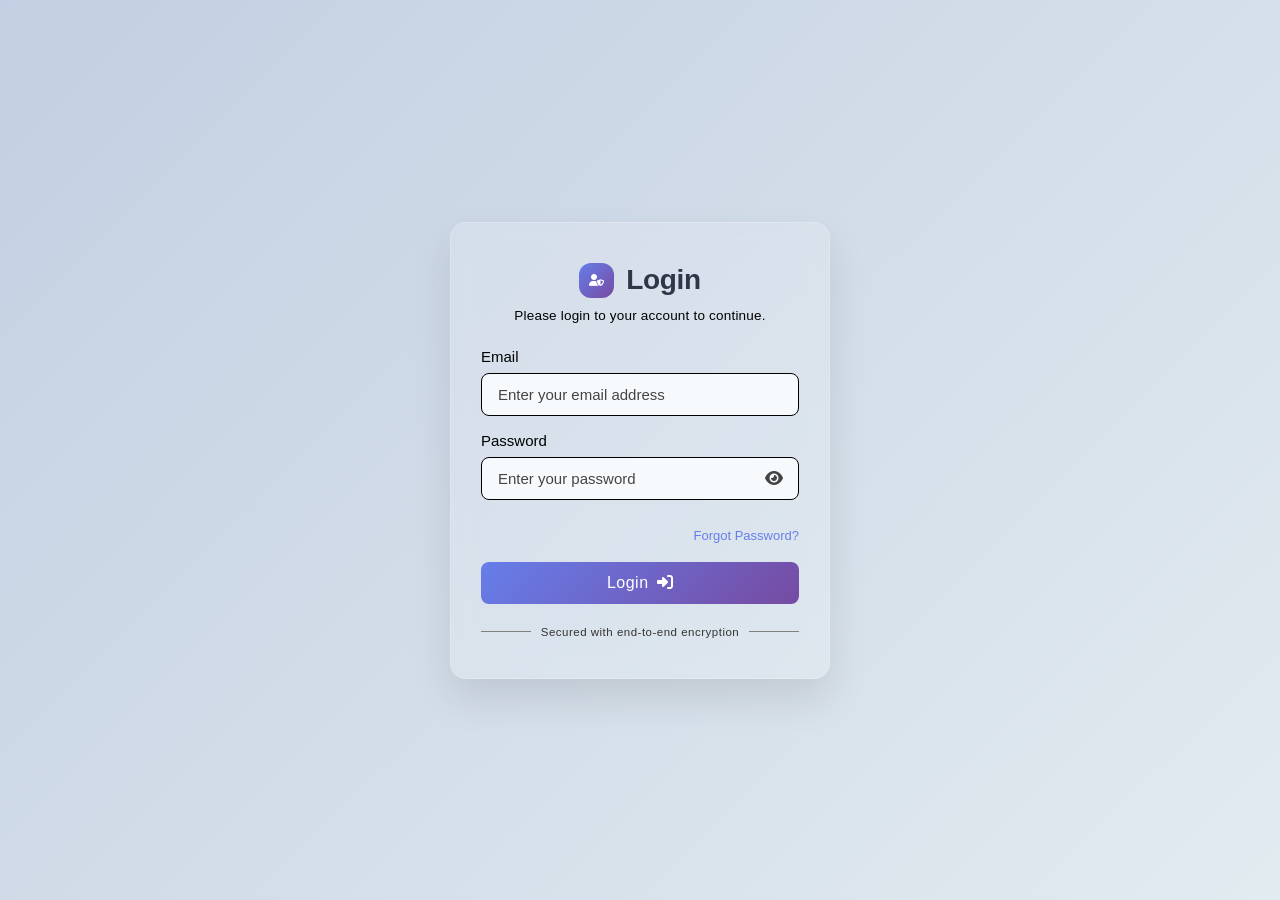
==== Smart_Office_Management/target/Smart_Office_Management/index.html @ b0831b90 "Smart Office Management - full project with session tokens, role-based access, schema-aware DAOs Mad" ====
<!DOCTYPE html>
<html lang="en">
<head>
<meta charset="UTF-8">
<meta name="viewport" content="width=device-width, initial-scale=1.0">
<title>Login</title>

<!-- Font Awesome -->
<link rel="stylesheet"
	href="https://cdnjs.cloudflare.com/ajax/libs/font-awesome/6.5.0/css/all.min.css">

<style>
* {
	box-sizing: border-box;
	font-family: 'Segoe UI', Tahoma, Geneva, Verdana, sans-serif;
}

body {
	margin: 0;
	height: 100vh;
	display: flex;
	align-items: center;
	justify-content: center;
	background: linear-gradient(135deg, #c3cfe2 0%, #e2ebf0 100%);
	color: #333;
}

.login-box {
	width: min(90%, 380px);
	padding: 40px 30px;
	background: rgba(255, 255, 255, 0.155);
	/* background:transparent; */
	backdrop-filter: blur(10px);
	border-radius: 16px;
	box-shadow: 0 20px 40px rgba(0, 0, 0, 0.1);
	border: 1px solid rgba(255, 255, 255, 0.2);
	transition: transform 0.3s ease, box-shadow 0.3s ease;
}

.login-box:hover {
	transform: translateY(-2px);
	box-shadow: 0 25px 50px rgba(0, 0, 0, 0.15);
}

.login-box h1 {
	text-align: center;
	margin-bottom: 10px;
	color: #2d3748;
	font-size: 29px;
	font-weight: 700;
	letter-spacing: -0.2px;
}

.login-box label {
	display: block;
	margin-bottom: 8px;
	font-size: 15px;
	color: #000;
	font-weight: 500;
}

.login-box input {
	width: 100%;
	margin-bottom: 16px;
	padding: 12px 16px;
	border-radius: 8px;
	border: 1px solid #000;
	font-size: 15px;
	background: #f7fafc;
	transition: border-color 0.2s ease, box-shadow 0.2s ease,
		background-color 0.2s ease;
}

.login-box input:focus {
	outline: none;
	border-color: #667eea;
	background: #fff;
	box-shadow: 0 0 0 3px rgba(102, 126, 234, 0.1);
}

.login-box input::placeholder {
	color: #444;
}

/* ===== Password Wrapper ===== */
.password-wrapper {
	position: relative;
	margin-bottom: 20px;
}

.password-wrapper input {
	padding-right: 48px;
}

.password-wrapper i {
	position: absolute;
	right: 16px;
	top: 37%;
	transform: translateY(-50%);
	cursor: pointer;
	color: #444;
	transition: color 0.2s ease;
	font-size: 16px;
}

.password-wrapper i:hover {
	color: #667eea;
}

/* ===== Button ===== */
.login-box button {
	width: 100%;
	padding: 12px;
	border: none;
	border-radius: 8px;
	background: linear-gradient(135deg, #667eea 0%, #764ba2 100%);
	color: white;
	font-size: 16px;
	font-weight: 500;
	cursor: pointer;
	transition: transform 0.2s ease, box-shadow 0.2s ease;
	letter-spacing: 0.5px;
}

.login-box button i {
	margin-left: 8px;
	transition: transform 0.2s ease;
}

.login-box button:hover {
	transform: translateY(-1px);
	transition: transform 1.5s ease;
	box-shadow: 0 10px 20px rgba(102, 126, 234, 0.3);
	background: linear-gradient(135deg, #764ba2 0%, #667eea 100%);
}

.login-box button:active {
	transform: translateY(0);
}

/* ================= TOAST ================= */
.toast {
	position: fixed;
	top: 30px;
	right: 30px;
	background: #e2ebf0;
	color: black;
	padding: 14px 20px 14px 44px;
	border-radius: 10px;
	font-size: 15px;
	font-weight: 500;
	display: none;
	box-shadow: 0 10px 25px rgba(0, 0, 0, 0.25);
	z-index: 3000;
	line-height: 1.4;
	animation: toastIn 0.45s cubic-bezier(0.4, 0, 0.2, 1);
}

.toast.hide {
	animation: toastOut 0.4s ease forwards;
}

/* Icon */
.toast::before {
	content: "✔";
	position: absolute;
	left: 16px;
	top: 50%;
	transform: translateY(-50%);
	font-size: 16px;
	font-weight: bold;
}

/* ===== TOAST TYPES ===== */

/* SUCCESS */
.toast.success {
	background: #e2ebf0;
	color: black
}

.toast.success::before {
	content: "✔";
}

/* ERROR */
.toast.error {
	background: #e2ebf0;
	color: black
}

.toast.error::before {
	content: "✖";
}

/* Animations */
@keyframes toastIn {from { opacity:0;
	transform: translateX(120px);
}

to {
	opacity: 1;
	transform: translateX(0);
}

}
@keyframes toastOut {from { opacity:1;
	transform: translateX(0);
}

to {
	opacity: 0;
	transform: translateX(120px);
}

}

/* Container animation */
.login-box {
	animation: fadeSlideIn 0.8s ease-out forwards;
}

@keyframes fadeSlideIn {from { opacity:0;
	transform: translateY(30px) scale(0.98);
}

to {
	opacity: 1;
	transform: translateY(0) scale(1);
}

}

/* ===== Background Lines ===== */
.bg-lines {
	position: fixed;
	inset: 0;
	overflow: hidden;
	z-index: -1;
}

.bg-lines span {
	position: absolute;
	width: 2px;
	height: 120%;
	background: linear-gradient(to bottom, transparent, rgba(255, 255, 255, 0.5),
		transparent);
	animation: moveLines 8s linear infinite;
	opacity: 0.4;
}

/* Different positions & speeds */
.bg-lines span:nth-child(1) {
	left: 20%;
	animation-duration: 9s;
}

.bg-lines span:nth-child(2) {
	left: 45%;
	animation-duration: 12s;
}

.bg-lines span:nth-child(3) {
	left: 65%;
	animation-duration: 10s;
}

.bg-lines span:nth-child(4) {
	left: 85%;
	animation-duration: 14s;
}

@keyframes moveLines {from { transform:translateY(-120%);
	
}

to {
	transform: translateY(120%);
}

}
.divider {
	display: flex;
	align-items: center;
	gap: 10px;
	margin: 22px 0 0;
	animation: fieldSlide 0.6s cubic-bezier(0.22, 1, 0.36, 1) 0.45s both;
}

.divider-line {
	flex: 1;
	height: 1px;
	background: grey;
}

.divider span {
	font-size: 11.5px;
	color: var(--text-light);
	letter-spacing: 0.5px;
	white-space: nowrap;
}

.card-header {
	display: flex;
	align-items: center;
	justify-content: center;
	gap: 12px;
	text-align: center;
	margin-bottom: 10px;
}

.logo-ring {
	display: flex;
	align-items: center;
	justify-content: center;
	width: 35px;
	height: 35px;
	background: linear-gradient(135deg, #667eea, #764ba2);
	border-radius: 12px;
	animation: cardReveal 0.9s cubic-bezier(0.22, 1, 0.36, 1) 0.1s both;
}

.logo-ring i {
	color: #fff;
	font-size: 12px;
}

.card-header h1 {
	margin: 0;
	font-family: "outfit", sans-serif;
	font-size: 28px;
	font-weight: 600;
	color: #2d3748;
	letter-spacing: -0.3px;
	line-height: 1.1;
}

.card-header p {
	text-align: center;
	margin-top: 6px;
	font-size: 13.5px;
	color: black;
	margin-bottom: 25px;
	font-weight: 400;
	letter-spacing: 0.2px;
}

.card-subtitle {
	text-align: center;
	font-size: 13.5px;
	color: black;
	font-family: "Outfit", sans-serif;
	font-optical-sizing: auto;
	font-style: normal;
	margin-bottom: 25px;
	font-weight: 400;
	letter-spacing: 0.2px;
	animation: fieldSlide 0.6s cubic-bezier(0.22, 1, 0.36, 1) 0.3s both;
}


.forgot-password{

    text-align:right;

    margin-top:-10px;

    margin-bottom:18px;

}
 
.forgot-password a{

    font-size:13px;

    text-decoration:none;

    color:#667eea;

    font-weight:500;

}
 
.forgot-password a:hover{

    text-decoration:underline;

}
 
</style>
</head>

<body>

	<div class="login-box">
		<div class="card-header">
			<div class="logo-ring">
				<i class="fa-solid fa-user-shield"></i>
			</div>
			<h1>Login</h1>
		</div>
		<div class="card-subtitle">Please login to your account to
			continue.</div>
		<form action="Login" method="post">
			<label for="email">Email</label> <input type="email" id="email"
				name="email" placeholder="Enter your email address" required>
			<label for="password">Password</label>
			<div class="password-wrapper">
				<input type="password" id="password" name="password"
					placeholder="Enter your password" required> <i
					class="fa-solid fa-eye" id="eyeIcon" title="Hold to view password"></i>
			</div>

			<div class="forgot-password">
				<a href="forgot-password.html">Forgot Password?</a>
			</div>

			<button type="submit">
				Login<i class="fa-solid fa-right-to-bracket"></i>
			</button>
			<div class="divider">
				<div class="divider-line"></div>
				<span>Secured with end-to-end encryption</span>
				<div class="divider-line"></div>
			</div>
		</form>
	</div>

	<!-- TOAST -->
	<div id="toast" class="toast"></div>


	<script>
/* ===== Password View (Hold) ===== */
const eyeIcon = document.getElementById("eyeIcon");
const password = document.getElementById("password");

eyeIcon.addEventListener("mousedown", () => password.type = "text");
eyeIcon.addEventListener("mouseup", () => password.type = "password");
eyeIcon.addEventListener("mouseleave", () => password.type = "password");

eyeIcon.addEventListener("touchstart", () => password.type = "text");
eyeIcon.addEventListener("touchend", () => password.type = "password");

/* ===== TOASTER FUNCTION ===== */
function showToast(message, type = "success") {
    const toast = document.getElementById("toast");

    // FULL reset
    toast.style.display = "none";
    toast.className = "toast"; 
    toast.offsetHeight; // force reflow (important!)

    // Apply new state
    toast.classList.add(type);
    toast.textContent = message;
    toast.style.display = "block";

    setTimeout(() => {
        toast.classList.add("hide");

        setTimeout(() => {
            toast.style.display = "none";
            toast.className = "toast"; // reset completely
        }, 400);
    }, 2500);
}

/* ===== Read URL Error ===== */
const params = new URLSearchParams(window.location.search);
const error = params.get("error");

if (error === "invalid") {
	showToast("Invalid email or password", "error");
}
else if (error === "inactive") {
    showToast("Your account is inactive. Contact admin.", "error");
}
else if (error === "invalidRole") {
    showToast("Invalid role assigned. Contact admin.", "error");
}
else if (error === "server") {
    showToast("Server error. Please try again later.", "error");
}
else if (error === "weakPassword") {
    showToast(
        "Password must be at least 8 characters with uppercase, lowercase, number, and symbol",
        "error"
    );
}
else if (error === "sessionExpired") {
    showToast("Session expired or another user logged in. Please login again.", "error");
}

const logout = params.get("logout");

if (logout === "success") {
    showToast("Logged-out successfully", "success");

    // Optional: clean URL after showing toast
    window.history.replaceState({}, document.title, window.location.pathname);
}

document.addEventListener('contextmenu', e => e.preventDefault());
document.onkeydown = e =>
  e.keyCode === 123 || (e.ctrlKey && e.shiftKey && ['I','J','C'].includes(e.key.toUpperCase()))
    ? false
    : true;

</script>

</body>
</html>
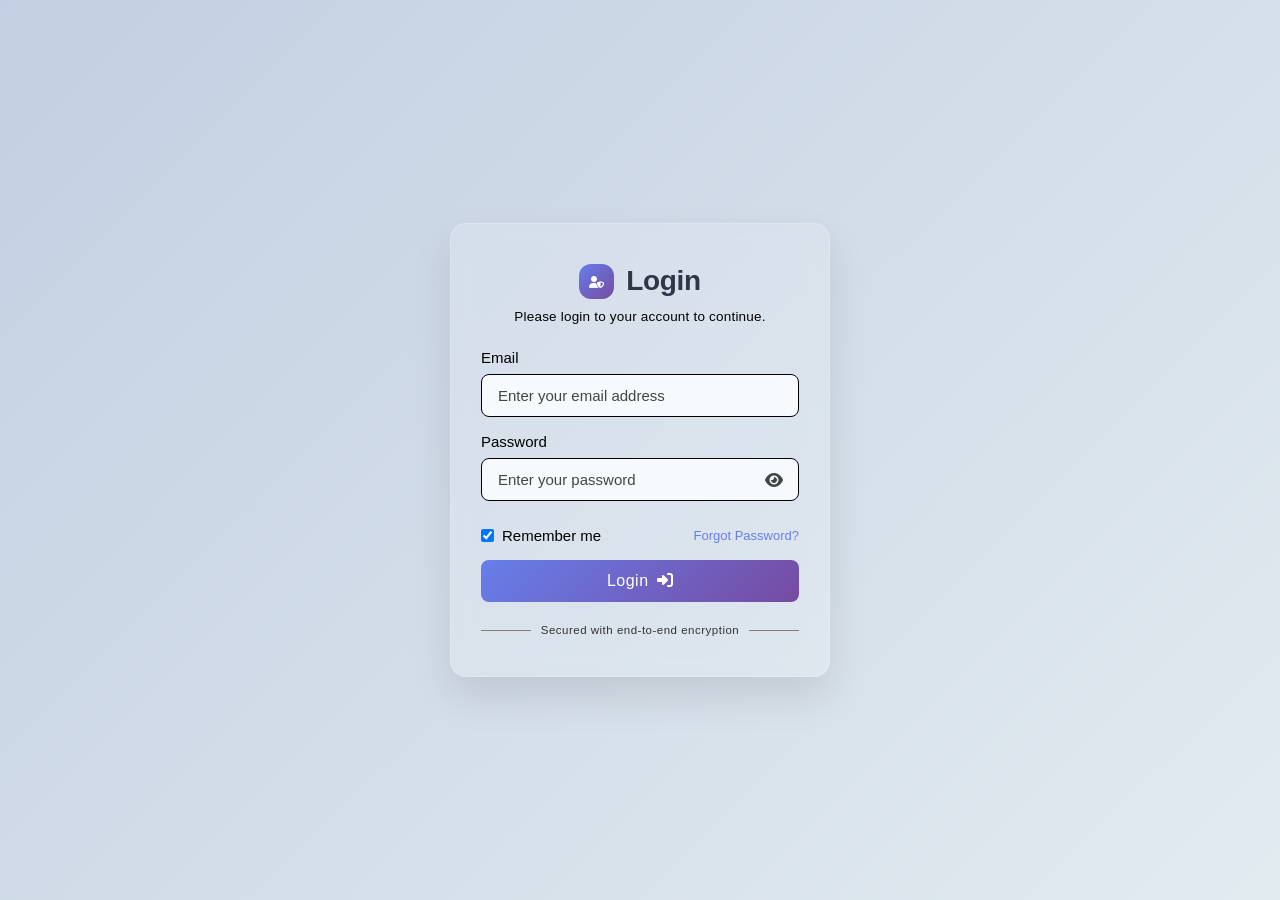
==== commit 1c953dba: "hallelujah" ====
--- a/Smart_Office_Management/target/Smart_Office_Management/index.html
+++ b/Smart_Office_Management/target/Smart_Office_Management/index.html
@@ -411,7 +411,11 @@
 					class="fa-solid fa-eye" id="eyeIcon" title="Hold to view password"></i>
 			</div>
 
-			<div class="forgot-password">
+			<div class="forgot-password" style="display:flex; align-items:center; justify-content:space-between; margin-bottom:16px;">
+				<label style="display:flex; align-items:center; gap:8px; cursor:pointer; margin:0; font-weight:400;">
+					<input type="checkbox" name="remember" value="on" checked style="width:auto; margin:0;">
+					<span>Remember me</span>
+				</label>
 				<a href="forgot-password.html">Forgot Password?</a>
 			</div>
 
